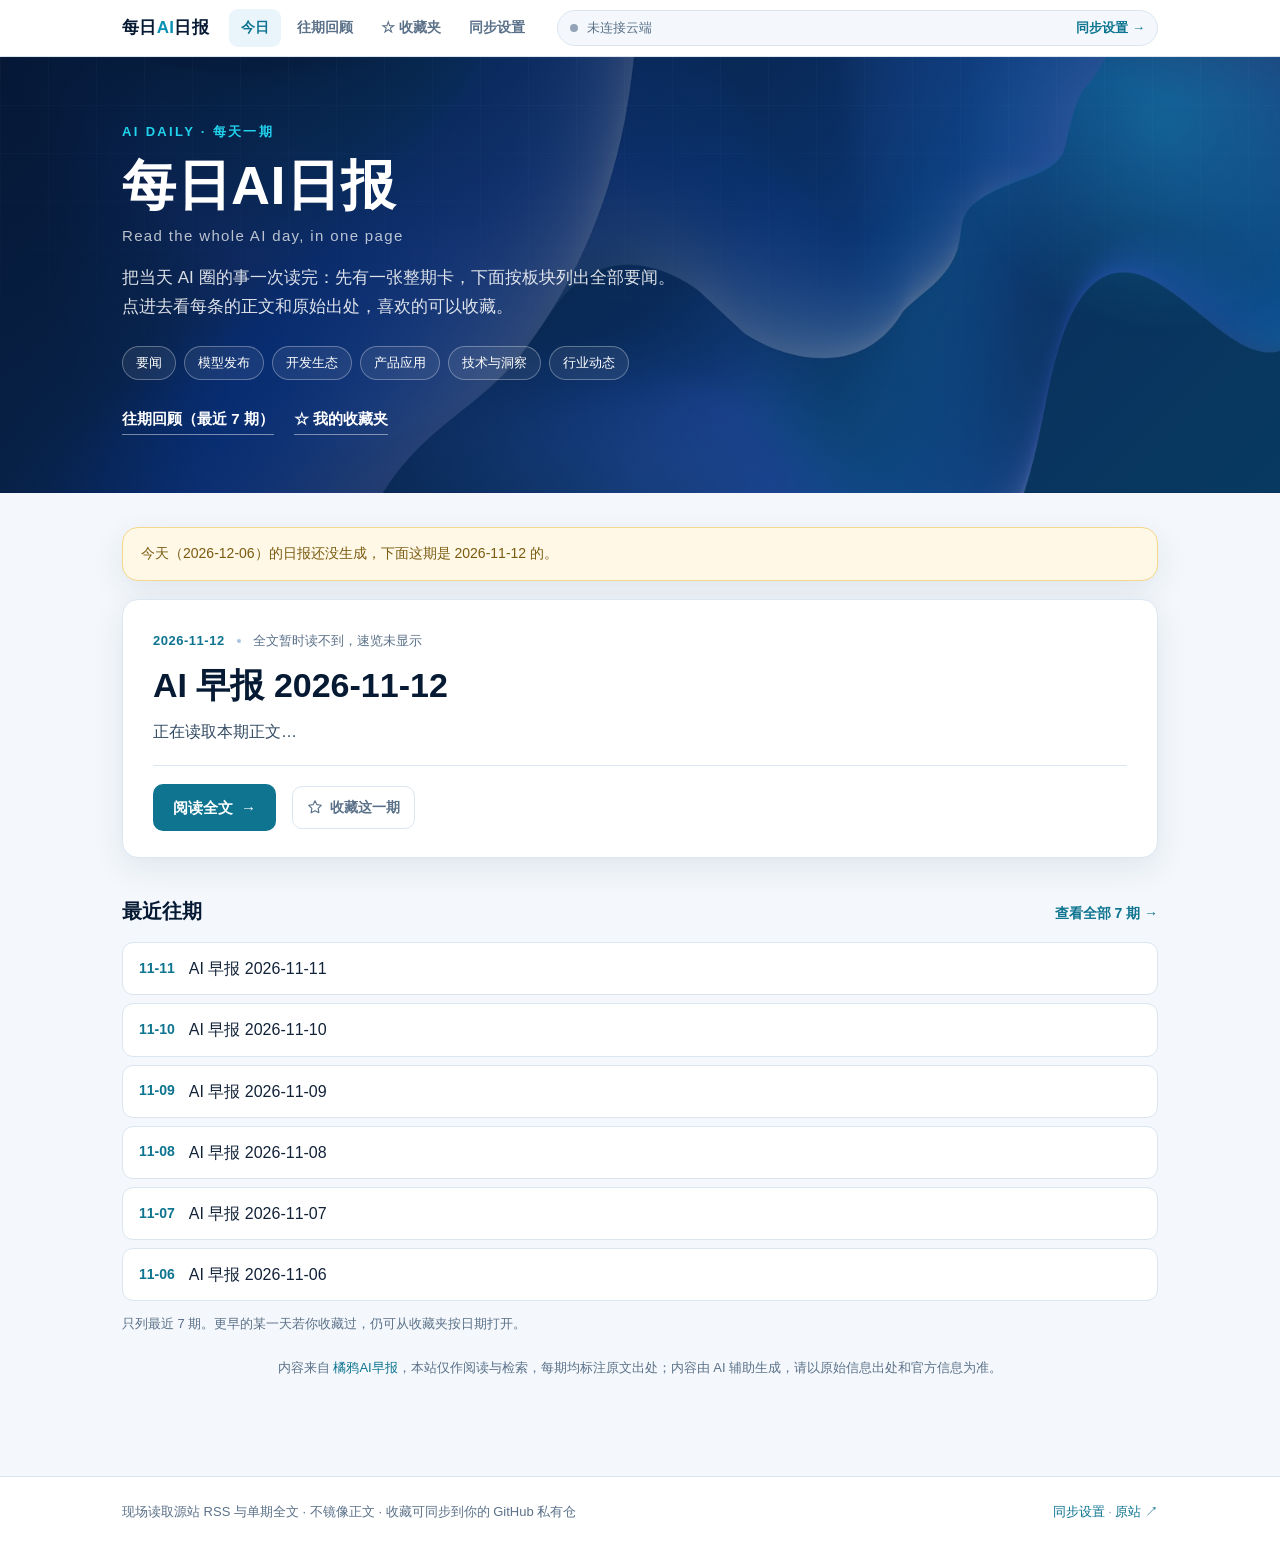
==== index.html @ fc315ef9 "feat: AI 日报站点上线（实时读 daily.juya.uk，仅引用不镜像全文）" ====
<!DOCTYPE html>
<html lang="zh-CN">
<head>
<meta charset="UTF-8">
<meta name="viewport" content="width=device-width, initial-scale=1">
<title>每日AI日报 · 一天一页，把 AI 圈的事读完</title>
<meta name="description" content="每天汇总 AI 圈要闻：模型发布、开发生态、产品应用、行业动态。可按板块速览、全文检索、收藏整期或单条新闻，收藏自动同步到你的私有仓。">
<meta name="theme-color" content="#061a33">
<link rel="canonical" href="https://kuangketongxue.github.io/ai-daily/">
<meta property="og:type" content="website">
<meta property="og:site_name" content="每日AI日报">
<meta property="og:title" content="每日AI日报 · 一天一页，把 AI 圈的事读完">
<meta property="og:description" content="模型发布 / 开发生态 / 产品应用 / 行业动态，一天一页读完。">
<meta property="og:url" content="https://kuangketongxue.github.io/ai-daily/">
<meta name="twitter:card" content="summary">
<link rel="icon" href="favicon.svg" type="image/svg+xml">
<link rel="manifest" href="manifest.webmanifest">
<link rel="stylesheet" href="style.css">
</head>
<body>
<header class="topbar">
  <div class="wrap topbar-in">
    <a class="brand" href="index.html">每日<span class="dot">AI</span>日报</a>
    <nav class="nav" aria-label="主导航">
      <a class="is-on" href="index.html">今日</a>
      <a href="archive.html">往期回顾</a>
      <a href="favorites.html">☆ 收藏夹</a>
      <a href="sync.html">同步设置</a>
    </nav>
    <div id="cloud-slot"></div>
  </div>
</header>

<section class="hero">
  <div class="wrap hero-in">
    <p class="hero-kicker">AI Daily · 每天一期</p>
    <h1 class="hero-title">每日AI日报<span class="en">Read the whole AI day, in one page</span></h1>
    <p class="hero-sub">把当天 AI 圈的事一次读完：先有一张整期卡，下面按板块列出全部要闻。<br class="br-wide">点进去看每条的正文和原始出处，喜欢的可以收藏。</p>
    <div class="hero-chips">
      <span class="hero-chip">要闻</span><span class="hero-chip">模型发布</span>
      <span class="hero-chip">开发生态</span><span class="hero-chip">产品应用</span>
      <span class="hero-chip">技术与洞察</span><span class="hero-chip">行业动态</span>
    </div>
    <div class="hero-fav">
      <a class="hero-fav-link" href="archive.html">往期回顾（最近 7 期）</a>
      <a class="hero-fav-link" href="favorites.html">☆ 我的收藏夹</a>
    </div>
  </div>
</section>

<main class="wrap">
  <div class="loading" id="loading" role="status">正在读取今天的日报<span class="dots"></span></div>
  <noscript><style>#loading{display:none}</style><p class="empty">本站需要启用 JavaScript 才能读取日报。</p></noscript>
  <div class="stale" id="stale" hidden></div>

  <article class="today" id="today" hidden>
    <div class="today-meta">
      <span class="issue-date" id="t-date"></span>
      <span class="issue-sep" aria-hidden="true"></span>
      <span id="t-count">正在统计</span>
    </div>
    <h2 class="today-title" id="t-title"></h2>
    <p class="today-oneliner" id="t-oneliner"></p>
    <div class="today-tags" id="t-tags"></div>
    <div class="today-actions">
      <a class="read-btn" id="t-link" href="article.html">阅读全文<span class="go" aria-hidden="true">→</span></a>
      <span id="t-fav"></span>
    </div>
  </article>

  <div class="empty" id="empty" hidden>
    <p class="big" aria-hidden="true">☁</p>
    <p>暂时读不到日报，源站可能还没更新或网络不稳。</p>
    <p class="empty-hint">稍后刷新重试；<a href="archive.html">到往期回顾</a>看最近 7 期。</p>
  </div>

  <div id="overview-slot"></div>

  <section class="recent" id="recent" hidden aria-labelledby="recent-heading">
    <div class="recent-head">
      <h2 class="recent-title" id="recent-heading">最近往期</h2>
      <a class="recent-all" id="recent-all" href="archive.html">查看全部 →</a>
    </div>
    <div class="recent-list" id="recent-list"></div>
    <p class="recent-note">只列最近 7 期。更早的某一天若你收藏过，仍可从收藏夹按日期打开。</p>
  </section>

  <p class="desc-note">内容来自 <a href="https://daily.juya.uk/" target="_blank" rel="noopener noreferrer">橘鸦AI早报</a>，本站仅作阅读与检索，每期均标注原文出处；内容由 AI 辅助生成，请以原始信息出处和官方信息为准。</p>
</main>

<footer class="foot">
  <div class="wrap foot-row">
    <p>现场读取源站 RSS 与单期全文 · 不镜像正文 · 收藏可同步到你的 GitHub 私有仓</p>
    <p class="credit"><a href="sync.html">同步设置</a> · <a href="https://daily.juya.uk/" target="_blank" rel="noopener noreferrer">原站 ↗</a></p>
  </div>
</footer>

<script src="data/dates.js"></script>
<script src="js/cloud-favorites.js"></script>
<script src="js/md.js"></script>
<script src="js/core.js"></script>
<script src="js/favorites.js"></script>
<script src="register-sw.js"></script>
<script>
(function () {
  'use strict';
  var $ = function (id) { return document.getElementById(id); };
  var FavUI = window.FavUI, D = window.AIData, M = window.IssueMD;

  if (FavUI) FavUI.mountStatusBar($('cloud-slot'));

  function show(id) {
    $('loading').hidden = true;
    $(id).hidden = false;
  }

  D.recent().then(function (list) {
    if (!list.length) { show('empty'); return; }
    var latest = list[0];

    $('t-date').textContent = latest.date;
    $('t-title').textContent = 'AI 早报 ' + latest.date;
    $('t-oneliner').textContent = latest.description || '正在读取本期正文…';
    $('t-link').href = 'article.html?d=' + encodeURIComponent(latest.date);
    if (FavUI) FavUI.mountIssueButton($('t-fav'), latest.date);

    // 不能把旧一期冒充成今天的
    var today = D.beijingToday();
    if (latest.date !== today) {
      $('stale').textContent = '今天（' + today + '）的日报还没生成，下面这期是 ' + latest.date + ' 的。';
      $('stale').hidden = false;
    }
    show('today');
    renderRecent(list.slice(1), list.length);

    return D.issue(latest.date).then(function (iss) {
      var tags = $('t-tags');
      tags.textContent = '';
      for (var i = 0; i < iss.sections.length; i++) {
        var s = document.createElement('span');
        s.className = 'tag';
        s.textContent = iss.sections[i].name;
        tags.appendChild(s);
      }
      $('t-count').textContent = M.itemCount(iss) + ' 条新闻 · ' + iss.sections.length + ' 个板块';
      $('overview-slot').innerHTML = M.renderOverview(iss);
    }).catch(function () {
      $('t-count').textContent = '全文暂时读不到，速览未显示';
    });
  }).catch(function () {
    $('loading').textContent = '日报读取失败，请检查网络后刷新重试。';
  });

  function renderRecent(past, total) {
    if (!past.length) return;
    var box = $('recent-list');
    box.textContent = '';
    past.forEach(function (p) {
      var a = document.createElement('a');
      a.className = 'recent-item';
      a.href = 'article.html?d=' + encodeURIComponent(p.date);
      var d = document.createElement('span');
      d.className = 'recent-date';
      d.textContent = p.date.slice(5);
      var n = document.createElement('span');
      n.className = 'recent-name';
      n.textContent = p.description || ('AI 早报 ' + p.date);
      a.append(d, n);
      box.appendChild(a);
    });
    $('recent-all').textContent = '查看全部 ' + total + ' 期 →';
    $('recent').hidden = false;
  }
})();
</script>
</body>
</html>
---- style.css ----
/* 每日AI日报 · 沿用万星日报骨架（大图首屏 + 卡片 + 四页），换深蓝/青色配色 */
:root{
  --navy:#061a33; --navy2:#0d3b66; --cyan:#22d3ee; --teal:#0891b2;
  --ink:#122238; --muted:#5b7189; --line:#dbe6f0; --bg:#f4f8fc;
  --card:#fff; --soft:#eaf4fb; --accent:#0e7490; --danger:#b42318;
  --shadow:0 10px 32px rgba(9,40,75,.09); --radius:16px;
  --wrap:1080px;
}
*{box-sizing:border-box}
html{scroll-behavior:smooth}
body{margin:0;background:var(--bg);color:var(--ink);
  font:16px/1.7 -apple-system,BlinkMacSystemFont,"Segoe UI","PingFang SC","Hiragino Sans GB","Microsoft YaHei",sans-serif;
  -webkit-font-smoothing:antialiased}
a{color:var(--accent);text-decoration:none}
a:hover{text-decoration:underline}
button,input,textarea{font:inherit}
button{cursor:pointer}
:focus-visible{outline:3px solid var(--cyan);outline-offset:2px}
.wrap{max-width:var(--wrap);margin:0 auto;padding:0 22px}
[hidden]{display:none!important}

/* ---------- 顶栏 + 云端状态 ---------- */
.topbar{background:#fff;border-bottom:1px solid var(--line);position:sticky;top:0;z-index:30}
.topbar-in{display:flex;align-items:center;gap:20px;min-height:56px;flex-wrap:wrap}
.brand{font-weight:800;font-size:17px;color:var(--navy);letter-spacing:.02em;white-space:nowrap}
.brand .dot{color:var(--teal)}
.nav{display:flex;gap:4px;flex-wrap:wrap;margin-left:auto}
.nav a{padding:7px 12px;border-radius:9px;color:var(--muted);font-size:14px;font-weight:600}
.nav a:hover,.nav a.is-on{background:var(--soft);color:var(--accent);text-decoration:none}
.cloud-bar{display:flex;align-items:center;gap:9px;flex:1 1 260px;min-width:0;
  font-size:13px;color:var(--muted);padding:6px 12px;border-radius:999px;background:var(--bg);border:1px solid var(--line)}
.cloud-dot{width:8px;height:8px;border-radius:50%;background:#94a3b8;flex:none}
.cloud-bar.is-ok .cloud-dot{background:#12b76a}
.cloud-bar.is-busy .cloud-dot{background:#f79009;animation:pulse 1s infinite}
.cloud-bar.is-bad .cloud-dot{background:#f04438}
.cloud-msg{overflow:hidden;text-overflow:ellipsis;white-space:nowrap}
.cloud-link{margin-left:auto;white-space:nowrap;font-weight:600}
@keyframes pulse{50%{opacity:.35}}

/* ---------- 首屏 ---------- */
.hero{position:relative;overflow:hidden;color:#fff;
  /* 背景图是本地文件（Unsplash License 免费可商用），叠深蓝遮罩保证白字可读；
     图加载失败时最后一层渐变兜底，不会出现空白首屏。 */
  background-image:
    linear-gradient(135deg,rgba(6,26,51,.88) 0%,rgba(13,59,102,.74) 55%,rgba(11,85,115,.68) 100%),
    url('img/hero-ai.jpg'),
    radial-gradient(900px 420px at 78% -10%,rgba(34,211,238,.28),transparent 65%),
    linear-gradient(135deg,var(--navy) 0%,var(--navy2) 58%,#0b5573 100%);
  background-size:cover;
  background-position:center;
  background-repeat:no-repeat}
.hero:before{content:"";position:absolute;inset:0;opacity:.16;
  background-image:linear-gradient(rgba(255,255,255,.14) 1px,transparent 1px),
                   linear-gradient(90deg,rgba(255,255,255,.14) 1px,transparent 1px);
  background-size:48px 48px;mask-image:linear-gradient(to bottom,#000,transparent 85%)}
.hero:after{content:"";position:absolute;width:420px;height:420px;right:-90px;top:-140px;border-radius:50%;
  background:radial-gradient(circle,rgba(34,211,238,.22),transparent 70%);filter:blur(6px)}
.hero-in{position:relative;padding:64px 22px 58px;z-index:1}
.hero-kicker{margin:0 0 12px;font-size:13px;letter-spacing:.18em;text-transform:uppercase;color:var(--cyan);font-weight:700}
.hero-title{margin:0;font-size:clamp(34px,5vw,54px);line-height:1.12;letter-spacing:.01em;font-weight:800}
.hero-title .en{display:block;font-size:15px;font-weight:500;letter-spacing:.09em;color:rgba(255,255,255,.72);margin-top:12px}
.hero-sub{margin:20px 0 0;max-width:640px;font-size:17px;color:rgba(255,255,255,.86)}
.hero-chips{display:flex;gap:8px;flex-wrap:wrap;margin-top:24px}
.hero-chip{padding:5px 13px;border:1px solid rgba(255,255,255,.3);border-radius:999px;font-size:13px;background:rgba(255,255,255,.07)}
.hero-fav{display:flex;gap:20px;margin-top:26px;flex-wrap:wrap}
.hero-fav-link{color:#fff;font-weight:700;font-size:15px;border-bottom:1px solid rgba(255,255,255,.45);padding-bottom:2px}
.hero-fav-link:hover{text-decoration:none;border-color:var(--cyan);color:var(--cyan)}

/* ---------- 通用块 ---------- */
main.wrap{padding-top:34px;padding-bottom:56px;min-height:52vh}
.loading,.empty,.stale{background:var(--card);border:1px solid var(--line);border-radius:var(--radius);
  padding:30px;text-align:center;box-shadow:var(--shadow);color:var(--muted)}
.loading .dots:after,.dots:after{content:"…";animation:dots 1.4s steps(4,end) infinite}
@keyframes dots{0%{content:""}25%{content:"."}50%{content:".."}75%{content:"..."}}
.empty .big{font-size:44px;color:#a9c4da;margin:0 0 6px}
.empty-hint{font-size:14px;color:var(--muted);margin:6px 0}
.stale{background:#fff8e6;border-color:#f5d78a;color:#7a5b10;text-align:left;padding:14px 18px;margin-bottom:18px;font-size:14px}
.desc-note{font-size:13px;color:var(--muted);margin:22px 0 0;text-align:center}
.tag{display:inline-block;padding:3px 10px;border-radius:999px;background:var(--soft);color:var(--accent);
  font-size:12px;font-weight:700;margin:0 6px 6px 0;border:1px solid #cfe7f2}
.read-btn{display:inline-flex;align-items:center;gap:8px;background:var(--accent);color:#fff;
  padding:11px 20px;border-radius:10px;font-weight:700;border:0;font-size:15px}
.read-btn:hover{background:#0c5f76;color:#fff;text-decoration:none}
.read-btn.ghost{background:#fff;color:var(--accent);border:1px solid var(--line)}
.go{font-weight:800}
.section-title{font-size:20px;margin:38px 0 16px;color:var(--navy);font-weight:800}

/* ---------- 今日整期卡 ---------- */
.today{background:var(--card);border:1px solid var(--line);border-radius:var(--radius);
  box-shadow:var(--shadow);padding:30px 30px 26px}
.today-meta{display:flex;align-items:center;gap:12px;font-size:13px;color:var(--muted);flex-wrap:wrap}
.issue-date{font-weight:800;color:var(--accent);letter-spacing:.04em}
.issue-sep{width:4px;height:4px;border-radius:50%;background:#a9c4da}
.today-title{font-size:clamp(24px,3.4vw,34px);line-height:1.28;margin:12px 0 10px;color:var(--navy);font-weight:800}
.today-oneliner{margin:0 0 14px;font-size:16px;color:#334b63;line-height:1.85}
.today-tags{margin:0 0 18px}
.today-actions{display:flex;align-items:center;gap:16px;flex-wrap:wrap;padding-top:18px;border-top:1px solid var(--line)}

/* ---------- 收藏按钮 / 提示 ---------- */
.fav-btn{display:inline-flex;align-items:center;gap:7px;background:#fff;border:1px solid var(--line);
  color:var(--muted);padding:9px 14px;border-radius:10px;font-size:14px;font-weight:700}
.fav-btn:hover{border-color:var(--teal);color:var(--accent)}
.fav-btn.is-on{background:#ecfbff;border-color:#8fdff0;color:#0b6b86}
.news-fav{margin:2px 0 8px}
.news-fav .fav-btn{padding:5px 10px;font-size:12px}
.fav-toast{position:fixed;left:50%;bottom:28px;transform:translate(-50%,20px);background:var(--navy);color:#fff;
  padding:11px 20px;border-radius:999px;font-size:14px;opacity:0;pointer-events:none;transition:.25s;z-index:80}
.fav-toast.is-on{opacity:1;transform:translate(-50%,0)}

/* ---------- 今日速览 ---------- */
.ov{margin-top:34px;background:var(--card);border:1px solid var(--line);border-radius:var(--radius);
  padding:26px 28px;box-shadow:var(--shadow)}
.ov-title{margin:0 0 18px;font-size:20px;color:var(--navy);font-weight:800}
.ov-group{margin-bottom:20px}
.ov-group-title{font-size:15px;margin:0 0 9px;color:var(--accent);display:flex;align-items:center;gap:10px;font-weight:800}
.ov-n{font-size:12px;font-weight:600;color:var(--muted);background:var(--bg);padding:2px 9px;border-radius:999px}
.ov-list{list-style:none;margin:0;padding:0;display:grid;grid-template-columns:repeat(auto-fill,minmax(320px,1fr));gap:6px 18px}
.ov-item{padding:6px 0 6px 16px;position:relative;font-size:14.5px;line-height:1.6;border-bottom:1px dashed #e7eef5}
.ov-item:before{content:"";position:absolute;left:0;top:14px;width:6px;height:6px;border-radius:50%;background:var(--cyan)}
.ov-item a{color:var(--ink)}
.ov-src{font-size:12px;margin-left:5px;color:var(--teal)}

/* ---------- 最近往期 ---------- */
.recent{margin-top:36px}
.recent-head{display:flex;align-items:baseline;gap:16px;margin-bottom:14px}
.recent-title{font-size:20px;margin:0;color:var(--navy);font-weight:800}
.recent-all{margin-left:auto;font-size:14px;font-weight:700}
.recent-list{display:grid;gap:8px}
.recent-item{display:flex;align-items:center;gap:14px;background:#fff;border:1px solid var(--line);
  border-radius:11px;padding:12px 16px;color:var(--ink)}
.recent-item:hover{border-color:var(--teal);text-decoration:none;background:#f9fdff}
.recent-date{font-variant-numeric:tabular-nums;color:var(--accent);font-weight:800;font-size:14px}
.recent-name{flex:1;overflow:hidden;text-overflow:ellipsis;white-space:nowrap}
.recent-note{font-size:13px;color:var(--muted);margin-top:12px}

/* ---------- 文章页 ---------- */
.a-cover{margin:0 0 22px}
.a-cover img{width:100%;max-height:380px;object-fit:cover;border-radius:var(--radius);display:block;box-shadow:var(--shadow)}
.a-head h1,.a-title{font-size:clamp(26px,3.6vw,38px);line-height:1.25;margin:8px 0 12px;color:var(--navy);font-weight:800}
.a-date{font-size:13px;color:var(--accent);font-weight:800;letter-spacing:.06em;margin:0}
.a-videos,.a-origin{font-size:14px;color:var(--muted);margin:8px 0}
.a-origin{font-size:13px}
.a-head{margin-bottom:20px}
.toc{background:#fff;border:1px solid var(--line);border-radius:var(--radius);padding:18px 22px;margin:0 0 28px}
.toc-title{font-size:14px;font-weight:800;color:var(--navy);margin:0 0 10px}
.toc-list{list-style:none;margin:0;padding:0;display:flex;gap:8px;flex-wrap:wrap}
.toc-list a{display:inline-flex;gap:8px;align-items:center;background:var(--soft);color:var(--accent);
  border-radius:999px;padding:6px 14px;font-size:13px;font-weight:700}
.toc-n{font-size:11px;color:var(--muted)}
.a-sec{margin:34px 0}
.a-sec-title{font-size:23px;color:var(--navy);font-weight:800;border-left:4px solid var(--cyan);padding-left:12px;margin:0 0 18px}
.news{background:#fff;border:1px solid var(--line);border-radius:14px;padding:22px 24px;margin:0 0 16px;scroll-margin-top:80px}
.news:target{border-color:var(--teal);box-shadow:0 0 0 3px rgba(34,211,238,.22)}
.news-head{display:flex;gap:12px;align-items:baseline}
.news-num{font-size:13px;font-weight:800;color:var(--teal);font-variant-numeric:tabular-nums}
.news-title{font-size:19px;line-height:1.45;margin:0;color:var(--navy);font-weight:800}
.news-title a{color:inherit}
.news-lead{background:var(--soft);border-left:3px solid var(--cyan);padding:12px 15px;border-radius:0 8px 8px 0;
  margin:14px 0;font-size:15px;color:#2c475e}
.news-body p{margin:10px 0;font-size:15.5px;line-height:1.85}
.news-body strong{color:var(--navy)}
.ic{background:#eef4f9;padding:1px 5px;border-radius:4px;font-size:.92em}
.a-list{margin:10px 0;padding-left:22px}
.a-list li{margin:5px 0}
.a-fig{margin:16px 0;text-align:center}
.a-fig img{max-width:100%;border-radius:10px}
.news-sources{margin-top:16px;padding-top:14px;border-top:1px dashed var(--line);font-size:13px;color:var(--muted)}
.news-sources>span{font-weight:800;color:var(--accent);display:block;margin-bottom:6px}
.news-sources ul{list-style:none;margin:0;padding:0;display:grid;gap:4px}
.news-sources a{word-break:break-all}
.src-link{word-break:break-word}
.a-disclaimer{margin:34px 0 0;font-size:13px;color:var(--muted);background:#fff8e6;border:1px solid #f5d78a;
  border-radius:10px;padding:12px 16px}
.a-nav{display:flex;gap:12px;justify-content:space-between;margin:34px 0 0;flex-wrap:wrap}
.a-nav a{background:#fff;border:1px solid var(--line);border-radius:10px;padding:10px 16px;font-weight:700;font-size:14px}

/* ---------- 往期回顾 ---------- */
.arc-tools{background:#fff;border:1px solid var(--line);border-radius:var(--radius);padding:20px 22px;margin-bottom:22px}
.arc-q{width:100%;padding:12px 15px;border:1px solid var(--line);border-radius:10px;background:var(--bg);
  font-size:15px;color:var(--ink)}
.arc-q:focus{border-color:var(--teal);background:#fff;outline:none;box-shadow:0 0 0 3px rgba(34,211,238,.18)}
.arc-chips{display:flex;gap:8px;flex-wrap:wrap;margin-top:14px}
.arc-chip{background:#fff;border:1px solid var(--line);border-radius:999px;padding:6px 13px;font-size:13px;color:var(--muted)}
.arc-chip.is-on{background:var(--accent);border-color:var(--accent);color:#fff}
.arc-chip-n{opacity:.72;margin-left:6px;font-size:11px}
.arc-count{font-size:14px;color:var(--muted);margin:16px 0}
.arc-month{margin:26px 0}
.arc-month-title{font-size:19px;color:var(--navy);font-weight:800;margin:0 0 12px}
.arc-month-n{font-size:12px;color:var(--muted);font-weight:600;margin-left:10px}
.arc-list{display:grid;grid-template-columns:repeat(auto-fill,minmax(300px,1fr));gap:12px}
.arc-item{background:#fff;border:1px solid var(--line);border-radius:13px;padding:18px 20px}
.arc-item:hover{border-color:var(--teal)}
.arc-date{font-weight:800;color:var(--accent);font-size:14px}
.arc-title{font-size:17px;margin:8px 0;color:var(--navy)}
.arc-one{font-size:14px;color:var(--muted);margin:0 0 12px;display:-webkit-box;-webkit-line-clamp:3;-webkit-box-orient:vertical;overflow:hidden}
.arc-go{font-size:14px;font-weight:700}
.arc-reset{background:var(--accent);color:#fff;border:0;border-radius:9px;padding:9px 16px;font-weight:700}
.hit-list{display:grid;gap:10px;margin:0 0 26px}
.hit{background:#fff;border:1px solid var(--line);border-left:3px solid var(--cyan);border-radius:10px;padding:14px 18px}
.hit-top{font-size:12px;color:var(--muted);display:flex;gap:10px}
.hit-title{font-size:16px;font-weight:800;color:var(--navy);margin:4px 0}
.hit-snip{font-size:13.5px;color:var(--muted);margin:4px 0 0}
.arc-progress{font-size:13px;color:var(--muted);margin:10px 0}

/* ---------- 收藏夹 / 同步设置 ---------- */
.page-head{margin:0 0 6px;font-size:clamp(26px,3.6vw,36px);color:var(--navy);font-weight:800}
.page-sub{color:var(--muted);margin:0 0 24px;font-size:15px}
.fav-count{font-size:14px;color:var(--muted);margin:0 0 14px}
.fav-list{display:grid;gap:12px}
.fav-item{background:#fff;border:1px solid var(--line);border-radius:13px;padding:18px 20px}
.fav-head{display:flex;gap:18px;justify-content:space-between;align-items:flex-start;flex-wrap:wrap}
.fav-date{font-size:13px;color:var(--accent);font-weight:800;margin:0 0 4px}
.fav-title{font-size:18px;color:var(--navy);margin:0}
.fav-one{font-size:14px;color:var(--muted);margin:8px 0 0}
.fav-actions{display:flex;gap:10px;align-items:center;flex-wrap:wrap}
.fav-goto,.fav-drop{font-size:13px;font-weight:700;padding:7px 12px;border-radius:8px;border:1px solid var(--line);background:#fff;color:var(--accent)}
.fav-drop{color:var(--danger)}
.fav-sync{background:#fff;border:1px solid var(--line);border-radius:var(--radius);padding:18px 20px;margin-bottom:22px}
.fav-sync-btn{margin-right:10px}
.fav-sync-body{margin-top:14px}
.fav-sync-title{font-size:14px;color:var(--muted);margin:0 0 10px}
.fav-sync-box{width:100%;padding:10px 12px;border:1px solid var(--line);border-radius:9px;
  font-family:ui-monospace,Consolas,monospace;font-size:13px;resize:vertical}
.fav-sync-err{color:var(--danger);font-size:14px;margin:8px 0 0}
.form-msg{font-size:14px;color:var(--muted);margin:10px 0 0;min-height:20px}
.form-msg.is-err{color:var(--danger)}
.card{background:#fff;border:1px solid var(--line);border-radius:var(--radius);padding:24px 26px;margin:0 0 20px;box-shadow:var(--shadow)}
.card h2{font-size:19px;color:var(--navy);margin:0 0 12px;font-weight:800}
.card p{font-size:14.5px;color:#334b63;margin:8px 0}
.card ol,.card ul{padding-left:22px;font-size:14.5px;color:#334b63}
.card li{margin:6px 0}
.sync-state{display:flex;flex-direction:column;gap:3px;border-radius:11px;padding:14px 18px;background:var(--bg);margin:0 0 16px;font-size:14px}
.sync-state strong{color:var(--navy)}
.sync-state.is-ok{background:#ecfdf3}.sync-state.is-ok strong{color:#067647}
.sync-state.is-bad{background:#fef3f2}.sync-state.is-bad strong{color:var(--danger)}
.sync-state.is-busy{background:#fffaeb}
.sync-meta{font-size:12px;color:var(--muted)}
.token-state{font-size:14px;color:var(--muted);margin:0 0 12px}
.token-state.is-on{color:#067647;font-weight:700}
.token-input{width:100%;padding:11px 14px;border:1px solid var(--line);border-radius:9px;
  font-family:ui-monospace,Consolas,monospace;font-size:14px}
.btn-row{display:flex;gap:10px;flex-wrap:wrap;margin-top:12px}
.btn{background:var(--accent);color:#fff;border:0;border-radius:9px;padding:10px 17px;font-weight:700;font-size:14px}
.btn:hover{background:#0c5f76}
.btn.ghost{background:#fff;color:var(--accent);border:1px solid var(--line)}
.btn.danger{background:#fff;color:var(--danger);border:1px solid #f3b7b2}
.btn:disabled{opacity:.45;cursor:not-allowed}
.callout{background:#fff8e6;border:1px solid #f5d78a;border-radius:10px;padding:14px 18px;font-size:14px;color:#7a5b10}
.callout strong{color:#6b4d05}
code.inline{background:#eef4f9;padding:1px 6px;border-radius:4px;font-size:.92em}

/* ---------- 页脚 ---------- */
.foot{border-top:1px solid var(--line);background:#fff;margin-top:40px;padding:24px 0;font-size:13px;color:var(--muted)}
.foot-row{display:flex;gap:16px;justify-content:space-between;flex-wrap:wrap}
.foot p{margin:0}
.credit{color:#8aa1b6}

@media(max-width:780px){
  .hero-in{padding:44px 20px 40px}
  .today,.ov,.card{padding:20px 18px}
  .ov-list{grid-template-columns:1fr}
  .arc-list{grid-template-columns:1fr}
  .topbar-in{gap:8px;padding-top:8px;padding-bottom:8px}
  .cloud-bar{order:3;flex-basis:100%}
  .nav{margin-left:0}
  .news{padding:18px 16px}
  .foot-row{flex-direction:column}
}
@media(prefers-reduced-motion:reduce){
  html{scroll-behavior:auto}
  *,*:before,*:after{animation-duration:.01ms!important;transition-duration:.01ms!important}
}
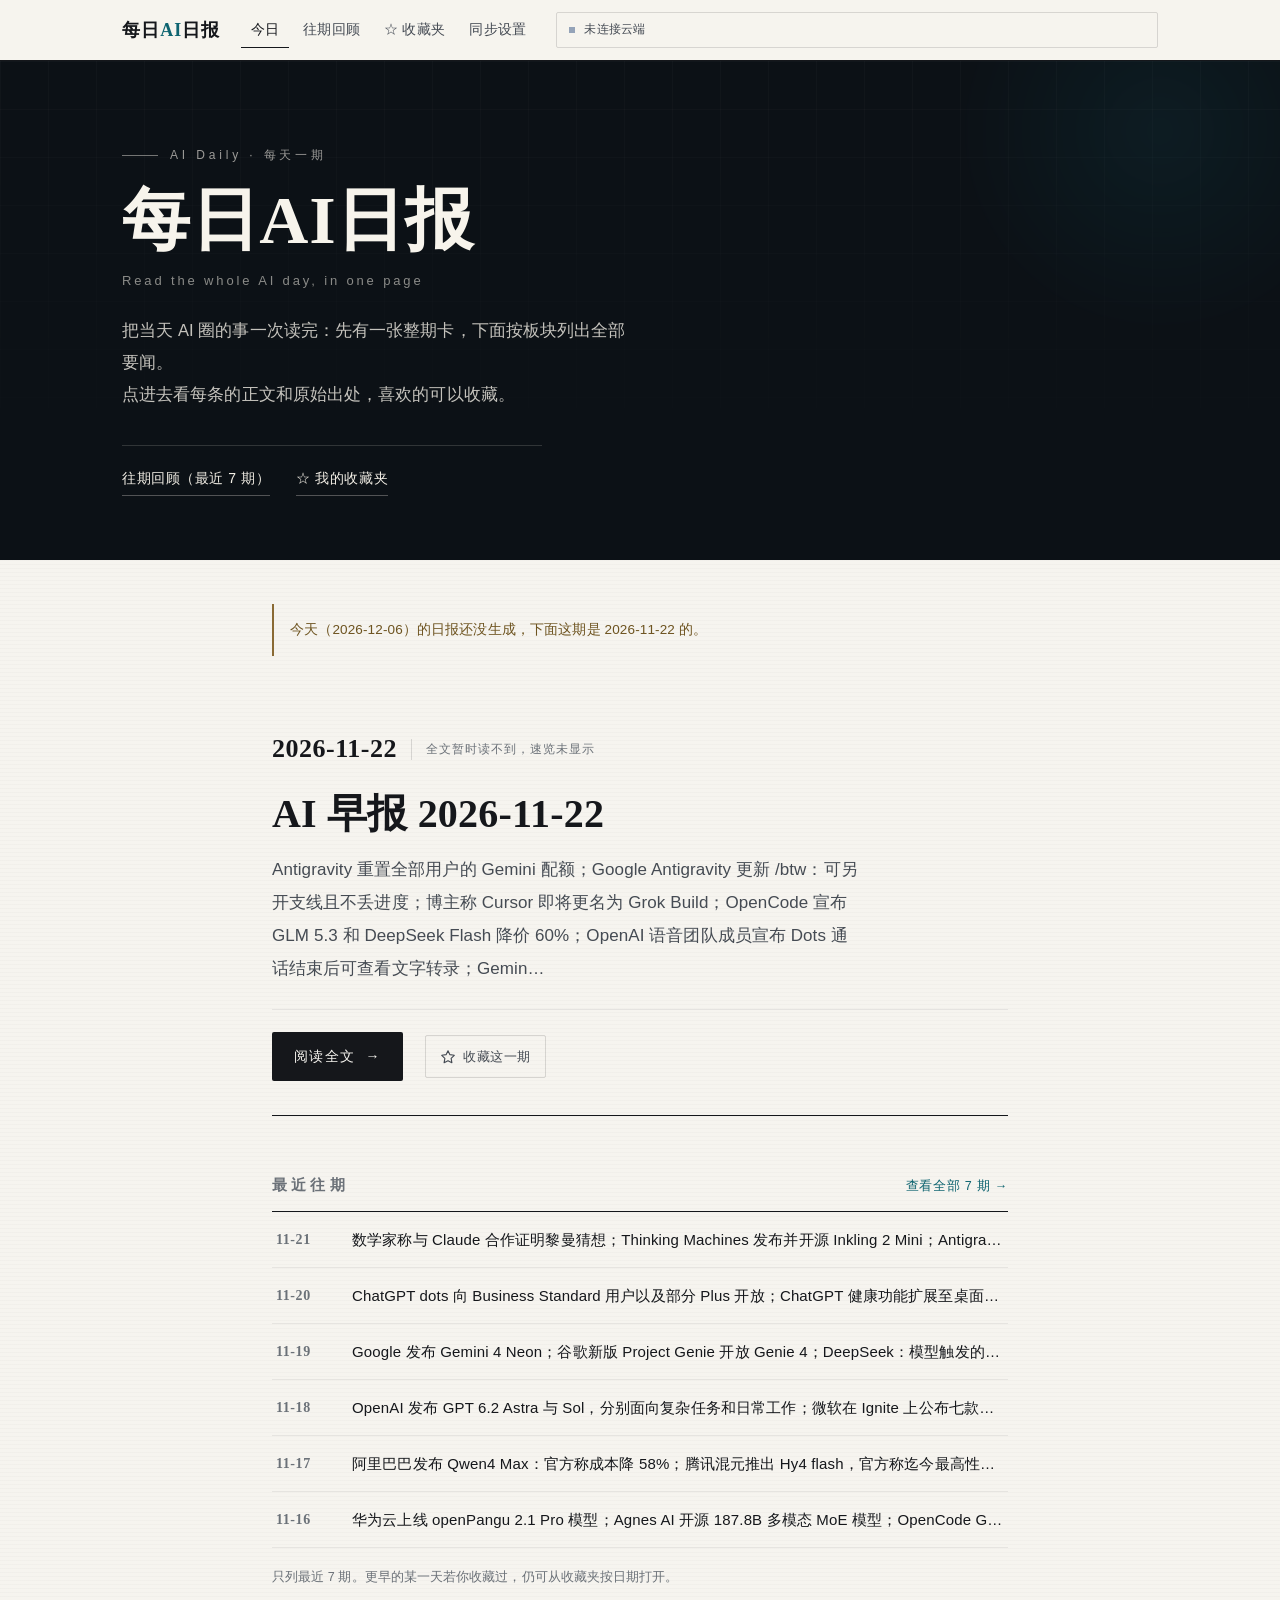
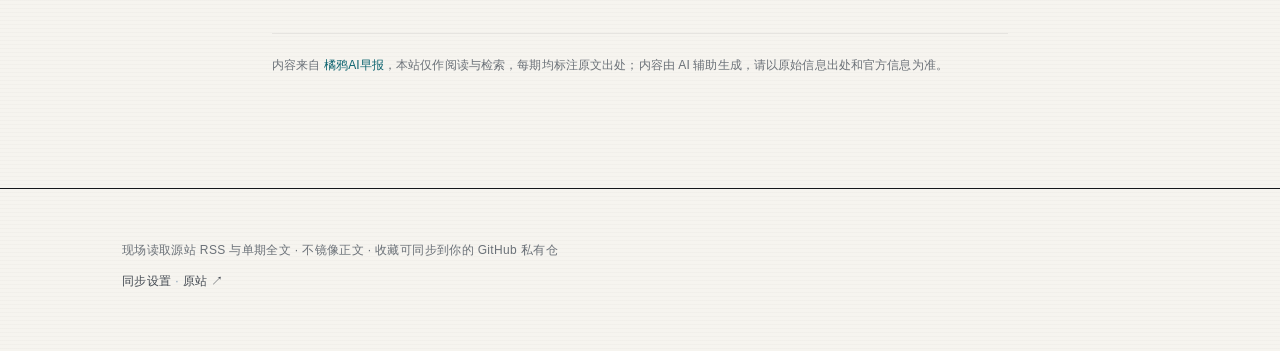
==== commit c8816d71: "修复首页白屏与索引停更；移动端往期列表溢出；改刊物版面 - 首屏改读同域 data/latest.json（约 3KB），不再等源站 400KB+ RSS；   源站若有更新的一期，recentFas" ====
--- a/index.html
+++ b/index.html
@@ -36,11 +36,6 @@
     <p class="hero-kicker">AI Daily · 每天一期</p>
     <h1 class="hero-title">每日AI日报<span class="en">Read the whole AI day, in one page</span></h1>
     <p class="hero-sub">把当天 AI 圈的事一次读完：先有一张整期卡，下面按板块列出全部要闻。<br class="br-wide">点进去看每条的正文和原始出处，喜欢的可以收藏。</p>
-    <div class="hero-chips">
-      <span class="hero-chip">要闻</span><span class="hero-chip">模型发布</span>
-      <span class="hero-chip">开发生态</span><span class="hero-chip">产品应用</span>
-      <span class="hero-chip">技术与洞察</span><span class="hero-chip">行业动态</span>
-    </div>
     <div class="hero-fav">
       <a class="hero-fav-link" href="archive.html">往期回顾（最近 7 期）</a>
       <a class="hero-fav-link" href="favorites.html">☆ 我的收藏夹</a>
@@ -114,7 +109,7 @@
     $(id).hidden = false;
   }
 
-  D.recent().then(function (list) {
+  function paint(list) {
     if (!list.length) { show('empty'); return; }
     var latest = list[0];
 
@@ -147,7 +142,12 @@
     }).catch(function () {
       $('t-count').textContent = '全文暂时读不到，速览未显示';
     });
-  }).catch(function () {
+  }
+
+  // 源站若有更新的一期，recentFast 会回调这里重绘（首屏已经用本地轻量索引先出来了）
+  D.onUpdate = function (fresh) { paint(fresh); };
+
+  D.recentFast().then(paint).catch(function () {
     $('loading').textContent = '日报读取失败，请检查网络后刷新重试。';
   });
 
--- a/style.css
+++ b/style.css
@@ -127,10 +127,12 @@
 .recent-all{margin-left:auto;font-size:14px;font-weight:700}
 .recent-list{display:grid;gap:8px}
 .recent-item{display:flex;align-items:center;gap:14px;background:#fff;border:1px solid var(--line);
-  border-radius:11px;padding:12px 16px;color:var(--ink)}
+  border-radius:11px;padding:12px 16px;color:var(--ink);
+  /* grid 子项默认 min-width:auto，长标题会把整页撑出视口（实测 390px 屏被撑到 2224px） */
+  min-width:0}
 .recent-item:hover{border-color:var(--teal);text-decoration:none;background:#f9fdff}
 .recent-date{font-variant-numeric:tabular-nums;color:var(--accent);font-weight:800;font-size:14px}
-.recent-name{flex:1;overflow:hidden;text-overflow:ellipsis;white-space:nowrap}
+.recent-name{flex:1;min-width:0;overflow:hidden;text-overflow:ellipsis;white-space:nowrap}
 .recent-note{font-size:13px;color:var(--muted);margin-top:12px}
 
 /* ---------- 文章页 ---------- */
@@ -270,3 +272,173 @@
   html{scroll-behavior:auto}
   *,*:before,*:after{animation-duration:.01ms!important;transition-duration:.01ms!important}
 }
+
+/* ==========================================================
+   2026-11-22 视觉升级 · 夜班通讯
+   ----------------------------------------------------------
+   改成刊物版面：新闻纸底色、衬线标题、极细分隔线、单一强调色。
+   去掉「白卡片 + 圆角 + 柔阴影」那一层模板感 —— 靠版式与留白分层，
+   不靠装饰分层。所有改动都在本段，删掉本段即回到旧视觉，便于回滚。
+   ========================================================== */
+:root{
+  --paper:#f6f4ef; --paper-2:#efece3; --card:#faf8f3;
+  --ink:#15171b; --ink-2:#454b53; --ink-3:#6b7178;
+  --line:rgba(21,23,27,.14); --line-2:rgba(21,23,27,.07);
+  --navy:#15171b; --navy2:#22303a; --bg:#f6f4ef;
+  --accent:#0e6470; --accent-d:#0a4b54; --teal:#0e6470; --cyan:#0e6470;
+  --muted:#6b7178; --soft:#eae5d9;
+  --gold:#8a6a34;
+  --shadow:none; --radius:2px;
+  --serif:"Source Han Serif SC","Noto Serif SC","Songti SC","STSong",Georgia,"Times New Roman",serif;
+  --sans:"PingFang SC","HarmonyOS Sans SC","Microsoft YaHei","Segoe UI",sans-serif;
+}
+
+body{
+  background:var(--paper);
+  color:var(--ink);
+  font-family:var(--sans);
+  font-size:16px; line-height:1.8;
+  letter-spacing:.005em;
+  /* 极淡的纸纹：横向 3px 一条 2% 的墨色，像凸版纸的纤维倾向 */
+  background-image:repeating-linear-gradient(180deg,rgba(21,23,27,.018) 0 1px,transparent 1px 4px);
+}
+
+/* ---- 顶栏：纸色 + 一条墨线，不做悬浮阴影 ---- */
+.topbar{background:rgba(246,244,239,.94);border-bottom:1px solid var(--ink);backdrop-filter:blur(8px)}
+.topbar-in{min-height:60px}
+.brand{font-family:var(--serif);font-weight:600;font-size:18px;letter-spacing:.06em;color:var(--ink)}
+.brand .dot{color:var(--accent)}
+.nav a{font-weight:500;font-size:13.5px;color:var(--ink-2);border-radius:0;padding:6px 10px;letter-spacing:.02em}
+.nav a:hover,.nav a.is-on{background:transparent;color:var(--ink);text-decoration:none;box-shadow:inset 0 -1px 0 var(--ink)}
+.cloud-bar{background:transparent;border:1px solid var(--line);border-radius:2px;font-size:12px;
+  letter-spacing:.02em;color:var(--ink-2)}
+.cloud-dot{border-radius:0;width:6px;height:6px}
+.cloud-link{color:var(--accent)}
+
+/* ---- 首屏：深墨 + 青色微光，标题交给衬线 ---- */
+.hero{color:#f3efe6;background:#0c1116}
+.hero:after{opacity:.28;filter:blur(10px)}
+.hero-in{padding:76px 22px 64px}
+.hero-kicker{
+  font-family:var(--sans);font-size:12px;font-weight:500;letter-spacing:.32em;
+  text-transform:none;color:rgba(243,239,230,.62);margin-bottom:18px;
+  display:inline-flex;align-items:center;gap:12px}
+.hero-kicker:before{content:"";width:36px;height:1px;background:rgba(243,239,230,.45)}
+.hero-title{font-family:var(--serif);font-weight:600;font-size:clamp(40px,6.2vw,68px);
+  line-height:1.06;letter-spacing:.01em;color:#f7f4ec}
+.hero-title .en{font-family:var(--sans);font-size:13px;font-weight:400;letter-spacing:.22em;
+  text-transform:none;color:rgba(243,239,230,.55);margin-top:18px}
+.hero-sub{font-size:16.5px;line-height:1.95;color:rgba(243,239,230,.8);max-width:600px;margin-top:22px}
+.hero-chips{gap:0;margin-top:28px;border-top:1px solid rgba(243,239,230,.16);padding-top:18px}
+.hero-chip{border:0;border-radius:0;background:transparent;padding:0 20px 0 0;
+  font-size:13px;letter-spacing:.06em;color:rgba(243,239,230,.68)}
+.hero-fav{margin-top:30px;gap:26px}
+.hero-fav-link{font-weight:500;font-size:14px;letter-spacing:.04em;border-bottom:1px solid rgba(243,239,230,.3);
+  padding-bottom:4px;color:#f3efe6}
+.hero-fav-link:hover{border-color:#7fc6cf;color:#a9dde3}
+
+/* ---- 今日整期：头版，不是卡片 ---- */
+main.wrap{padding-top:0;padding-bottom:72px;max-width:780px}
+.today{
+  background:transparent;border:0;border-radius:0;box-shadow:none;
+  padding:52px 0 34px;border-bottom:1px solid var(--ink);
+  animation:issueIn .55s cubic-bezier(.22,.7,.3,1) both;
+}
+@keyframes issueIn{from{opacity:0;transform:translateY(10px)}to{opacity:1;transform:none}}
+.today-meta{gap:0;font-size:12px;letter-spacing:.16em;color:var(--ink-3)}
+.issue-date{font-family:var(--serif);font-weight:600;font-size:26px;letter-spacing:.02em;color:var(--ink);
+  font-variant-numeric:lining-nums tabular-nums}
+.issue-sep{display:none}
+.today-meta #t-count{margin-left:14px;padding-left:14px;border-left:1px solid var(--line);letter-spacing:.08em}
+.today-title{font-family:var(--serif);font-weight:600;font-size:clamp(27px,4.2vw,40px);
+  line-height:1.24;letter-spacing:.005em;color:var(--ink);margin:16px 0 14px}
+.today-oneliner{font-size:17px;line-height:1.95;color:var(--ink-2);margin:0 0 22px;max-width:62ch}
+.today-tags{margin-bottom:24px}
+.today-actions{border-top:1px solid var(--line-2);padding-top:22px;gap:22px}
+
+/* 标签：细框小字，不用胶囊 */
+.tag{background:transparent;border:1px solid var(--line);border-radius:2px;
+  color:var(--ink-2);font-size:11.5px;font-weight:500;letter-spacing:.08em;padding:3px 9px}
+
+/* 主按钮：墨底、直角、字距 */
+.read-btn{background:var(--ink);color:var(--paper);border-radius:2px;
+  padding:12px 22px;font-size:14px;font-weight:500;letter-spacing:.1em}
+.read-btn:hover{background:#000;color:var(--paper)}
+.read-btn .go{font-weight:400;margin-left:2px}
+.fav-btn{background:transparent;border:1px solid var(--line);border-radius:2px;
+  color:var(--ink-2);font-size:13px;font-weight:500;letter-spacing:.04em}
+.fav-btn:hover{border-color:var(--ink);color:var(--ink)}
+.fav-btn.is-on{background:transparent;border-color:var(--accent);color:var(--accent)}
+
+/* ---- 今日速览：分组用小标题 + 极细线，不要边框 ---- */
+.ov{margin-top:44px;background:transparent;border:0;border-radius:0;padding:0;box-shadow:none}
+.ov-title{font-family:var(--serif);font-size:15px;font-weight:600;letter-spacing:.28em;
+  color:var(--ink-3);margin:0 0 26px;padding-bottom:14px;border-bottom:1px solid var(--ink)}
+.ov-group{margin-bottom:30px}
+.ov-group-title{font-family:var(--serif);font-size:19px;font-weight:600;letter-spacing:.02em;
+  color:var(--ink);margin:0 0 12px;padding:0;gap:10px}
+.ov-n{font-family:var(--sans);font-size:11px;font-weight:500;color:var(--ink-3);
+  background:transparent;border:0;border-radius:0;padding:0;letter-spacing:.1em}
+.ov-list{gap:0 26px}
+.ov-item{padding:9px 0;font-size:14.5px;line-height:1.72;color:var(--ink-2);
+  border-bottom:1px solid var(--line-2)}
+.ov-item:before{display:none}
+.ov-item a{color:var(--ink);border-bottom:1px solid transparent}
+.ov-item a:hover{border-bottom-color:var(--ink);text-decoration:none}
+.ov-src{font-size:11px;color:var(--accent);margin-left:6px;letter-spacing:.06em}
+
+/* ---- 最近往期：目录行 ---- */
+.recent{margin-top:56px}
+.recent-head{align-items:baseline;border-bottom:1px solid var(--ink);padding-bottom:12px;margin-bottom:0}
+.recent-title{font-family:var(--serif);font-size:15px;font-weight:600;letter-spacing:.28em;color:var(--ink-3)}
+.recent-all{font-size:12.5px;font-weight:500;letter-spacing:.06em;color:var(--accent)}
+.recent-list{display:block;gap:0}
+.recent-item{background:transparent;border:0;border-bottom:1px solid var(--line-2);border-radius:0;
+  padding:14px 4px;gap:20px;min-width:0}
+.recent-item:hover{background:rgba(21,23,27,.035);border-bottom-color:var(--ink);text-decoration:none}
+.recent-date{font-family:var(--serif);font-size:14px;font-weight:600;color:var(--ink-3);
+  letter-spacing:.04em;font-variant-numeric:lining-nums tabular-nums;flex:none;width:56px}
+.recent-name{font-size:15px;color:var(--ink);letter-spacing:.01em}
+.recent-note{font-size:12.5px;color:var(--ink-3);margin-top:18px;line-height:1.8}
+.desc-note{font-size:12px;color:var(--ink-3);text-align:left;border-top:1px solid var(--line-2);
+  padding-top:20px;margin-top:44px;line-height:1.85;letter-spacing:.01em}
+
+/* ---- 加载态：去掉卡片，一行细字 ---- */
+.loading,.empty,.stale{background:transparent;border:0;border-radius:0;box-shadow:none;
+  color:var(--ink-3);text-align:left;padding:56px 0;font-size:14px;letter-spacing:.1em}
+.loading{display:flex;align-items:center;gap:14px}
+.loading:before{content:"";width:28px;height:1px;background:var(--ink);animation:pull 1.4s ease-in-out infinite}
+@keyframes pull{0%,100%{width:16px;opacity:.35}50%{width:46px;opacity:1}}
+.stale{background:transparent;border-left:2px solid var(--gold);color:#6d531f;
+  padding:14px 0 14px 16px;font-size:13.5px;line-height:1.8;letter-spacing:.01em}
+.empty .big{font-size:0;height:1px;background:var(--line);margin:0 0 28px}
+.empty-hint{color:var(--ink-3);font-size:13px}
+
+/* ---- 页脚 ---- */
+.foot{border-top:1px solid var(--ink);background:transparent;color:var(--ink-3);
+  font-size:12px;letter-spacing:.03em;line-height:1.9}
+.foot-row{padding:26px 22px 34px;flex-direction:column;align-items:flex-start;gap:8px}
+.foot a{color:var(--ink-2)}
+
+/* ---- 窄屏收敛 ---- */
+@media(max-width:640px){
+  .hero-in{padding:52px 20px 44px}
+  .hero-title{font-size:34px}
+  .hero-sub{font-size:15.5px}
+  .today{padding:34px 0 26px}
+  .issue-date{font-size:22px}
+  .today-title{font-size:26px}
+  .today-oneliner{font-size:15.5px}
+  .ov-list{grid-template-columns:1fr}
+  .recent-date{width:48px;font-size:13px}
+  main.wrap{padding-left:20px;padding-right:20px}
+}
+
+/* 收敛第二轮：首屏只留一句副文 + 两个入口，板块名交给下面的速览，不重复罗列 */
+.hero-chips{display:none}
+.hero-sub{margin-top:26px;max-width:56ch}
+.hero-fav{margin-top:34px;border-top:1px solid rgba(243,239,230,.16);padding-top:20px;max-width:420px}
+/* 云端状态条只报状态；「同步设置」在导航里已有唯一入口，右侧不再重复一遍 */
+.cloud-link{display:none}
+main.wrap{padding-top:44px}
+.ov-title{letter-spacing:.2em}
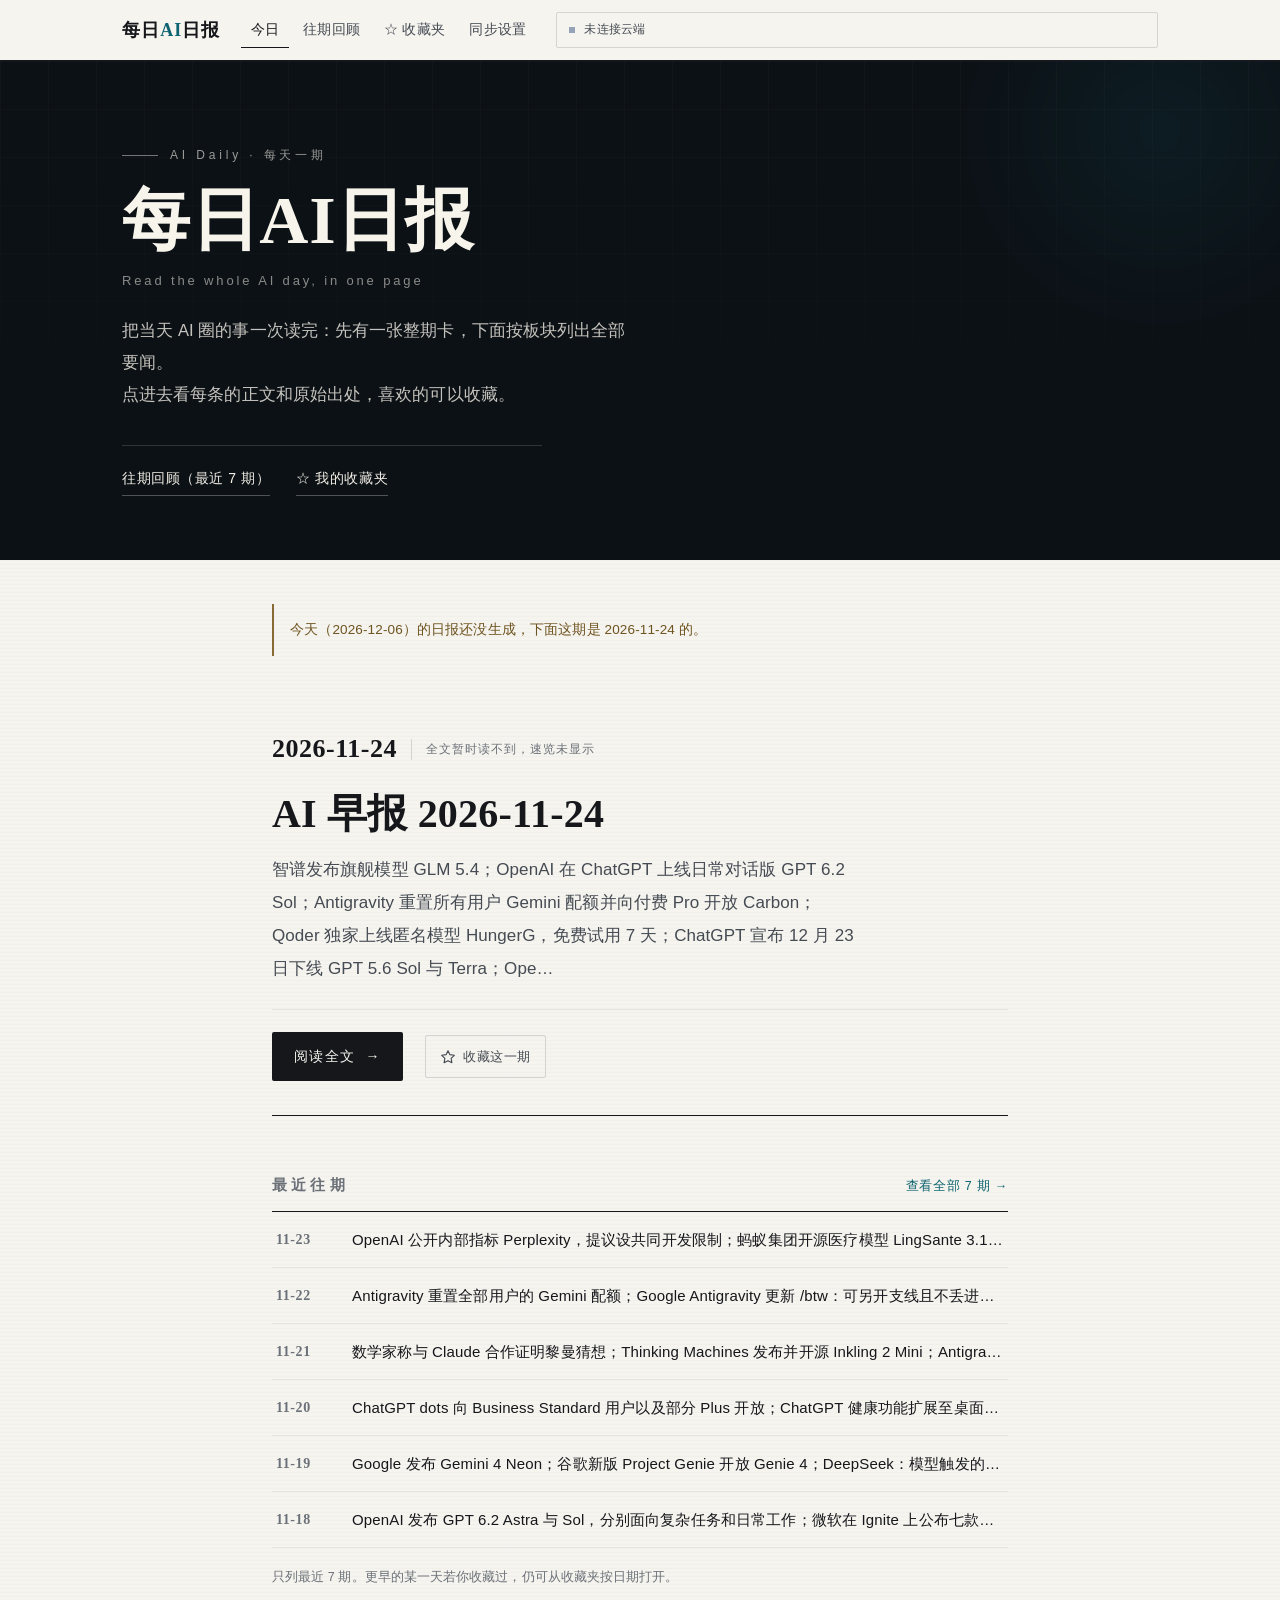
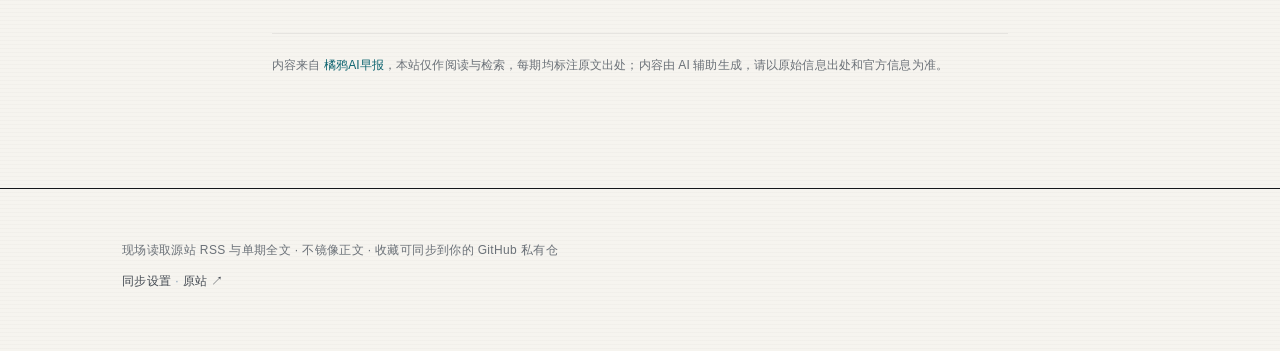
==== commit 7d3d3620: "接入 AIHOT 精选 RSS：首页新增 AI 热点，按标题+链接双去重" ====
--- a/index.html
+++ b/index.html
@@ -1,177 +1,178 @@
-<!DOCTYPE html>
-<html lang="zh-CN">
-<head>
-<meta charset="UTF-8">
-<meta name="viewport" content="width=device-width, initial-scale=1">
-<title>每日AI日报 · 一天一页，把 AI 圈的事读完</title>
-<meta name="description" content="每天汇总 AI 圈要闻：模型发布、开发生态、产品应用、行业动态。可按板块速览、全文检索、收藏整期或单条新闻，收藏自动同步到你的私有仓。">
-<meta name="theme-color" content="#061a33">
-<link rel="canonical" href="https://kuangketongxue.github.io/ai-daily/">
-<meta property="og:type" content="website">
-<meta property="og:site_name" content="每日AI日报">
-<meta property="og:title" content="每日AI日报 · 一天一页，把 AI 圈的事读完">
-<meta property="og:description" content="模型发布 / 开发生态 / 产品应用 / 行业动态，一天一页读完。">
-<meta property="og:url" content="https://kuangketongxue.github.io/ai-daily/">
-<meta name="twitter:card" content="summary">
-<link rel="icon" href="favicon.svg" type="image/svg+xml">
-<link rel="manifest" href="manifest.webmanifest">
-<link rel="stylesheet" href="style.css">
-</head>
-<body>
-<header class="topbar">
-  <div class="wrap topbar-in">
-    <a class="brand" href="index.html">每日<span class="dot">AI</span>日报</a>
-    <nav class="nav" aria-label="主导航">
-      <a class="is-on" href="index.html">今日</a>
-      <a href="archive.html">往期回顾</a>
-      <a href="favorites.html">☆ 收藏夹</a>
-      <a href="sync.html">同步设置</a>
-    </nav>
-    <div id="cloud-slot"></div>
-  </div>
-</header>
-
-<section class="hero">
-  <div class="wrap hero-in">
-    <p class="hero-kicker">AI Daily · 每天一期</p>
-    <h1 class="hero-title">每日AI日报<span class="en">Read the whole AI day, in one page</span></h1>
-    <p class="hero-sub">把当天 AI 圈的事一次读完：先有一张整期卡，下面按板块列出全部要闻。<br class="br-wide">点进去看每条的正文和原始出处，喜欢的可以收藏。</p>
-    <div class="hero-fav">
-      <a class="hero-fav-link" href="archive.html">往期回顾（最近 7 期）</a>
-      <a class="hero-fav-link" href="favorites.html">☆ 我的收藏夹</a>
-    </div>
-  </div>
-</section>
-
-<main class="wrap">
-  <div class="loading" id="loading" role="status">正在读取今天的日报<span class="dots"></span></div>
-  <noscript><style>#loading{display:none}</style><p class="empty">本站需要启用 JavaScript 才能读取日报。</p></noscript>
-  <div class="stale" id="stale" hidden></div>
-
-  <article class="today" id="today" hidden>
-    <div class="today-meta">
-      <span class="issue-date" id="t-date"></span>
-      <span class="issue-sep" aria-hidden="true"></span>
-      <span id="t-count">正在统计</span>
-    </div>
-    <h2 class="today-title" id="t-title"></h2>
-    <p class="today-oneliner" id="t-oneliner"></p>
-    <div class="today-tags" id="t-tags"></div>
-    <div class="today-actions">
-      <a class="read-btn" id="t-link" href="article.html">阅读全文<span class="go" aria-hidden="true">→</span></a>
-      <span id="t-fav"></span>
-    </div>
-  </article>
-
-  <div class="empty" id="empty" hidden>
-    <p class="big" aria-hidden="true">☁</p>
-    <p>暂时读不到日报，源站可能还没更新或网络不稳。</p>
-    <p class="empty-hint">稍后刷新重试；<a href="archive.html">到往期回顾</a>看最近 7 期。</p>
-  </div>
-
-  <div id="overview-slot"></div>
-
-  <section class="recent" id="recent" hidden aria-labelledby="recent-heading">
-    <div class="recent-head">
-      <h2 class="recent-title" id="recent-heading">最近往期</h2>
-      <a class="recent-all" id="recent-all" href="archive.html">查看全部 →</a>
-    </div>
-    <div class="recent-list" id="recent-list"></div>
-    <p class="recent-note">只列最近 7 期。更早的某一天若你收藏过，仍可从收藏夹按日期打开。</p>
-  </section>
-
-  <p class="desc-note">内容来自 <a href="https://daily.juya.uk/" target="_blank" rel="noopener noreferrer">橘鸦AI早报</a>，本站仅作阅读与检索，每期均标注原文出处；内容由 AI 辅助生成，请以原始信息出处和官方信息为准。</p>
-</main>
-
-<footer class="foot">
-  <div class="wrap foot-row">
-    <p>现场读取源站 RSS 与单期全文 · 不镜像正文 · 收藏可同步到你的 GitHub 私有仓</p>
-    <p class="credit"><a href="sync.html">同步设置</a> · <a href="https://daily.juya.uk/" target="_blank" rel="noopener noreferrer">原站 ↗</a></p>
-  </div>
-</footer>
-
-<script src="data/dates.js"></script>
-<script src="js/cloud-favorites.js"></script>
-<script src="js/md.js"></script>
-<script src="js/core.js"></script>
-<script src="js/favorites.js"></script>
-<script src="register-sw.js"></script>
-<script>
-(function () {
-  'use strict';
-  var $ = function (id) { return document.getElementById(id); };
-  var FavUI = window.FavUI, D = window.AIData, M = window.IssueMD;
-
-  if (FavUI) FavUI.mountStatusBar($('cloud-slot'));
-
-  function show(id) {
-    $('loading').hidden = true;
-    $(id).hidden = false;
-  }
-
-  function paint(list) {
-    if (!list.length) { show('empty'); return; }
-    var latest = list[0];
-
-    $('t-date').textContent = latest.date;
-    $('t-title').textContent = 'AI 早报 ' + latest.date;
-    $('t-oneliner').textContent = latest.description || '正在读取本期正文…';
-    $('t-link').href = 'article.html?d=' + encodeURIComponent(latest.date);
-    if (FavUI) FavUI.mountIssueButton($('t-fav'), latest.date);
-
-    // 不能把旧一期冒充成今天的
-    var today = D.beijingToday();
-    if (latest.date !== today) {
-      $('stale').textContent = '今天（' + today + '）的日报还没生成，下面这期是 ' + latest.date + ' 的。';
-      $('stale').hidden = false;
-    }
-    show('today');
-    renderRecent(list.slice(1), list.length);
-
-    return D.issue(latest.date).then(function (iss) {
-      var tags = $('t-tags');
-      tags.textContent = '';
-      for (var i = 0; i < iss.sections.length; i++) {
-        var s = document.createElement('span');
-        s.className = 'tag';
-        s.textContent = iss.sections[i].name;
-        tags.appendChild(s);
-      }
-      $('t-count').textContent = M.itemCount(iss) + ' 条新闻 · ' + iss.sections.length + ' 个板块';
-      $('overview-slot').innerHTML = M.renderOverview(iss);
-    }).catch(function () {
-      $('t-count').textContent = '全文暂时读不到，速览未显示';
-    });
-  }
-
-  // 源站若有更新的一期，recentFast 会回调这里重绘（首屏已经用本地轻量索引先出来了）
-  D.onUpdate = function (fresh) { paint(fresh); };
-
-  D.recentFast().then(paint).catch(function () {
-    $('loading').textContent = '日报读取失败，请检查网络后刷新重试。';
-  });
-
-  function renderRecent(past, total) {
-    if (!past.length) return;
-    var box = $('recent-list');
-    box.textContent = '';
-    past.forEach(function (p) {
-      var a = document.createElement('a');
-      a.className = 'recent-item';
-      a.href = 'article.html?d=' + encodeURIComponent(p.date);
-      var d = document.createElement('span');
-      d.className = 'recent-date';
-      d.textContent = p.date.slice(5);
-      var n = document.createElement('span');
-      n.className = 'recent-name';
-      n.textContent = p.description || ('AI 早报 ' + p.date);
-      a.append(d, n);
-      box.appendChild(a);
-    });
-    $('recent-all').textContent = '查看全部 ' + total + ' 期 →';
-    $('recent').hidden = false;
-  }
-})();
-</script>
-</body>
-</html>
+<!DOCTYPE html>
+<html lang="zh-CN">
+<head>
+<meta charset="UTF-8">
+<meta name="viewport" content="width=device-width, initial-scale=1">
+<title>每日AI日报 · 一天一页，把 AI 圈的事读完</title>
+<meta name="description" content="每天汇总 AI 圈要闻：模型发布、开发生态、产品应用、行业动态。可按板块速览、全文检索、收藏整期或单条新闻，收藏自动同步到你的私有仓。">
+<meta name="theme-color" content="#061a33">
+<link rel="canonical" href="https://kuangketongxue.github.io/ai-daily/">
+<meta property="og:type" content="website">
+<meta property="og:site_name" content="每日AI日报">
+<meta property="og:title" content="每日AI日报 · 一天一页，把 AI 圈的事读完">
+<meta property="og:description" content="模型发布 / 开发生态 / 产品应用 / 行业动态，一天一页读完。">
+<meta property="og:url" content="https://kuangketongxue.github.io/ai-daily/">
+<meta name="twitter:card" content="summary">
+<link rel="icon" href="favicon.svg" type="image/svg+xml">
+<link rel="manifest" href="manifest.webmanifest">
+<link rel="stylesheet" href="style.css">
+</head>
+<body>
+<header class="topbar">
+  <div class="wrap topbar-in">
+    <a class="brand" href="index.html">每日<span class="dot">AI</span>日报</a>
+    <nav class="nav" aria-label="主导航">
+      <a class="is-on" href="index.html">今日</a>
+      <a href="archive.html">往期回顾</a>
+      <a href="favorites.html">☆ 收藏夹</a>
+      <a href="sync.html">同步设置</a>
+    </nav>
+    <div id="cloud-slot"></div>
+  </div>
+</header>
+
+<section class="hero">
+  <div class="wrap hero-in">
+    <p class="hero-kicker">AI Daily · 每天一期</p>
+    <h1 class="hero-title">每日AI日报<span class="en">Read the whole AI day, in one page</span></h1>
+    <p class="hero-sub">把当天 AI 圈的事一次读完：先有一张整期卡，下面按板块列出全部要闻。<br class="br-wide">点进去看每条的正文和原始出处，喜欢的可以收藏。</p>
+    <div class="hero-fav">
+      <a class="hero-fav-link" href="archive.html">往期回顾（最近 7 期）</a>
+      <a class="hero-fav-link" href="favorites.html">☆ 我的收藏夹</a>
+    </div>
+  </div>
+</section>
+
+<main class="wrap">
+  <div class="loading" id="loading" role="status">正在读取今天的日报<span class="dots"></span></div>
+  <noscript><style>#loading{display:none}</style><p class="empty">本站需要启用 JavaScript 才能读取日报。</p></noscript>
+  <div class="stale" id="stale" hidden></div>
+
+  <article class="today" id="today" hidden>
+    <div class="today-meta">
+      <span class="issue-date" id="t-date"></span>
+      <span class="issue-sep" aria-hidden="true"></span>
+      <span id="t-count">正在统计</span>
+    </div>
+    <h2 class="today-title" id="t-title"></h2>
+    <p class="today-oneliner" id="t-oneliner"></p>
+    <div class="today-tags" id="t-tags"></div>
+    <div class="today-actions">
+      <a class="read-btn" id="t-link" href="article.html">阅读全文<span class="go" aria-hidden="true">→</span></a>
+      <span id="t-fav"></span>
+    </div>
+  </article>
+
+  <div class="empty" id="empty" hidden>
+    <p class="big" aria-hidden="true">☁</p>
+    <p>暂时读不到日报，源站可能还没更新或网络不稳。</p>
+    <p class="empty-hint">稍后刷新重试；<a href="archive.html">到往期回顾</a>看最近 7 期。</p>
+  </div>
+
+  <div id="overview-slot"></div>
+
+  <section class="recent" id="recent" hidden aria-labelledby="recent-heading">
+    <div class="recent-head">
+      <h2 class="recent-title" id="recent-heading">最近往期</h2>
+      <a class="recent-all" id="recent-all" href="archive.html">查看全部 →</a>
+    </div>
+    <div class="recent-list" id="recent-list"></div>
+    <p class="recent-note">只列最近 7 期。更早的某一天若你收藏过，仍可从收藏夹按日期打开。</p>
+  </section>
+
+  <p class="desc-note">内容来自 <a href="https://daily.juya.uk/" target="_blank" rel="noopener noreferrer">橘鸦AI早报</a>，本站仅作阅读与检索，每期均标注原文出处；内容由 AI 辅助生成，请以原始信息出处和官方信息为准。</p>
+</main>
+
+<footer class="foot">
+  <div class="wrap foot-row">
+    <p>现场读取源站 RSS 与单期全文 · 不镜像正文 · 收藏可同步到你的 GitHub 私有仓</p>
+    <p class="credit"><a href="sync.html">同步设置</a> · <a href="https://daily.juya.uk/" target="_blank" rel="noopener noreferrer">原站 ↗</a></p>
+  </div>
+</footer>
+
+<script src="data/dates.js"></script>
+<script src="js/cloud-favorites.js"></script>
+<script src="js/md.js"></script>
+<script src="js/core.js"></script>
+<script src="js/favorites.js"></script>
+<script src="register-sw.js"></script>
+<script>
+(function () {
+  'use strict';
+  var $ = function (id) { return document.getElementById(id); };
+  var FavUI = window.FavUI, D = window.AIData, M = window.IssueMD;
+
+  if (FavUI) FavUI.mountStatusBar($('cloud-slot'));
+
+  function show(id) {
+    $('loading').hidden = true;
+    $(id).hidden = false;
+  }
+
+  function paint(list) {
+    if (!list.length) { show('empty'); return; }
+    var latest = list[0];
+
+    $('t-date').textContent = latest.date;
+    $('t-title').textContent = 'AI 早报 ' + latest.date;
+    $('t-oneliner').textContent = latest.description || '正在读取本期正文…';
+    $('t-link').href = 'article.html?d=' + encodeURIComponent(latest.date);
+    if (FavUI) FavUI.mountIssueButton($('t-fav'), latest.date);
+
+    // 不能把旧一期冒充成今天的
+    var today = D.beijingToday();
+    if (latest.date !== today) {
+      $('stale').textContent = '今天（' + today + '）的日报还没生成，下面这期是 ' + latest.date + ' 的。';
+      $('stale').hidden = false;
+    }
+    show('today');
+    renderRecent(list.slice(1), list.length);
+
+    return D.issue(latest.date).then(function (iss) {
+      var tags = $('t-tags');
+      tags.textContent = '';
+      for (var i = 0; i < iss.sections.length; i++) {
+        var s = document.createElement('span');
+        s.className = 'tag';
+        s.textContent = iss.sections[i].name;
+        tags.appendChild(s);
+      }
+      $('t-count').textContent = M.itemCount(iss) + ' 条新闻 · ' + iss.sections.length + ' 个板块';
+      $('overview-slot').innerHTML = M.renderOverview(iss);
+    }).catch(function () {
+      $('t-count').textContent = '全文暂时读不到，速览未显示';
+    });
+  }
+
+  // 源站若有更新的一期，recentFast 会回调这里重绘（首屏已经用本地轻量索引先出来了）
+  D.onUpdate = function (fresh) { paint(fresh); };
+
+  D.recentFast().then(paint).catch(function () {
+    $('loading').textContent = '日报读取失败，请检查网络后刷新重试。';
+  });
+
+  function renderRecent(past, total) {
+    if (!past.length) return;
+    var box = $('recent-list');
+    box.textContent = '';
+    past.forEach(function (p) {
+      var a = document.createElement('a');
+      a.className = 'recent-item';
+      a.href = 'article.html?d=' + encodeURIComponent(p.date);
+      var d = document.createElement('span');
+      d.className = 'recent-date';
+      d.textContent = p.date.slice(5);
+      var n = document.createElement('span');
+      n.className = 'recent-name';
+      n.textContent = p.description || ('AI 早报 ' + p.date);
+      a.append(d, n);
+      box.appendChild(a);
+    });
+    $('recent-all').textContent = '查看全部 ' + total + ' 期 →';
+    $('recent').hidden = false;
+  }
+})();
+</script>
+<script src="js/aihot.js" defer></script>
+</body>
+</html>
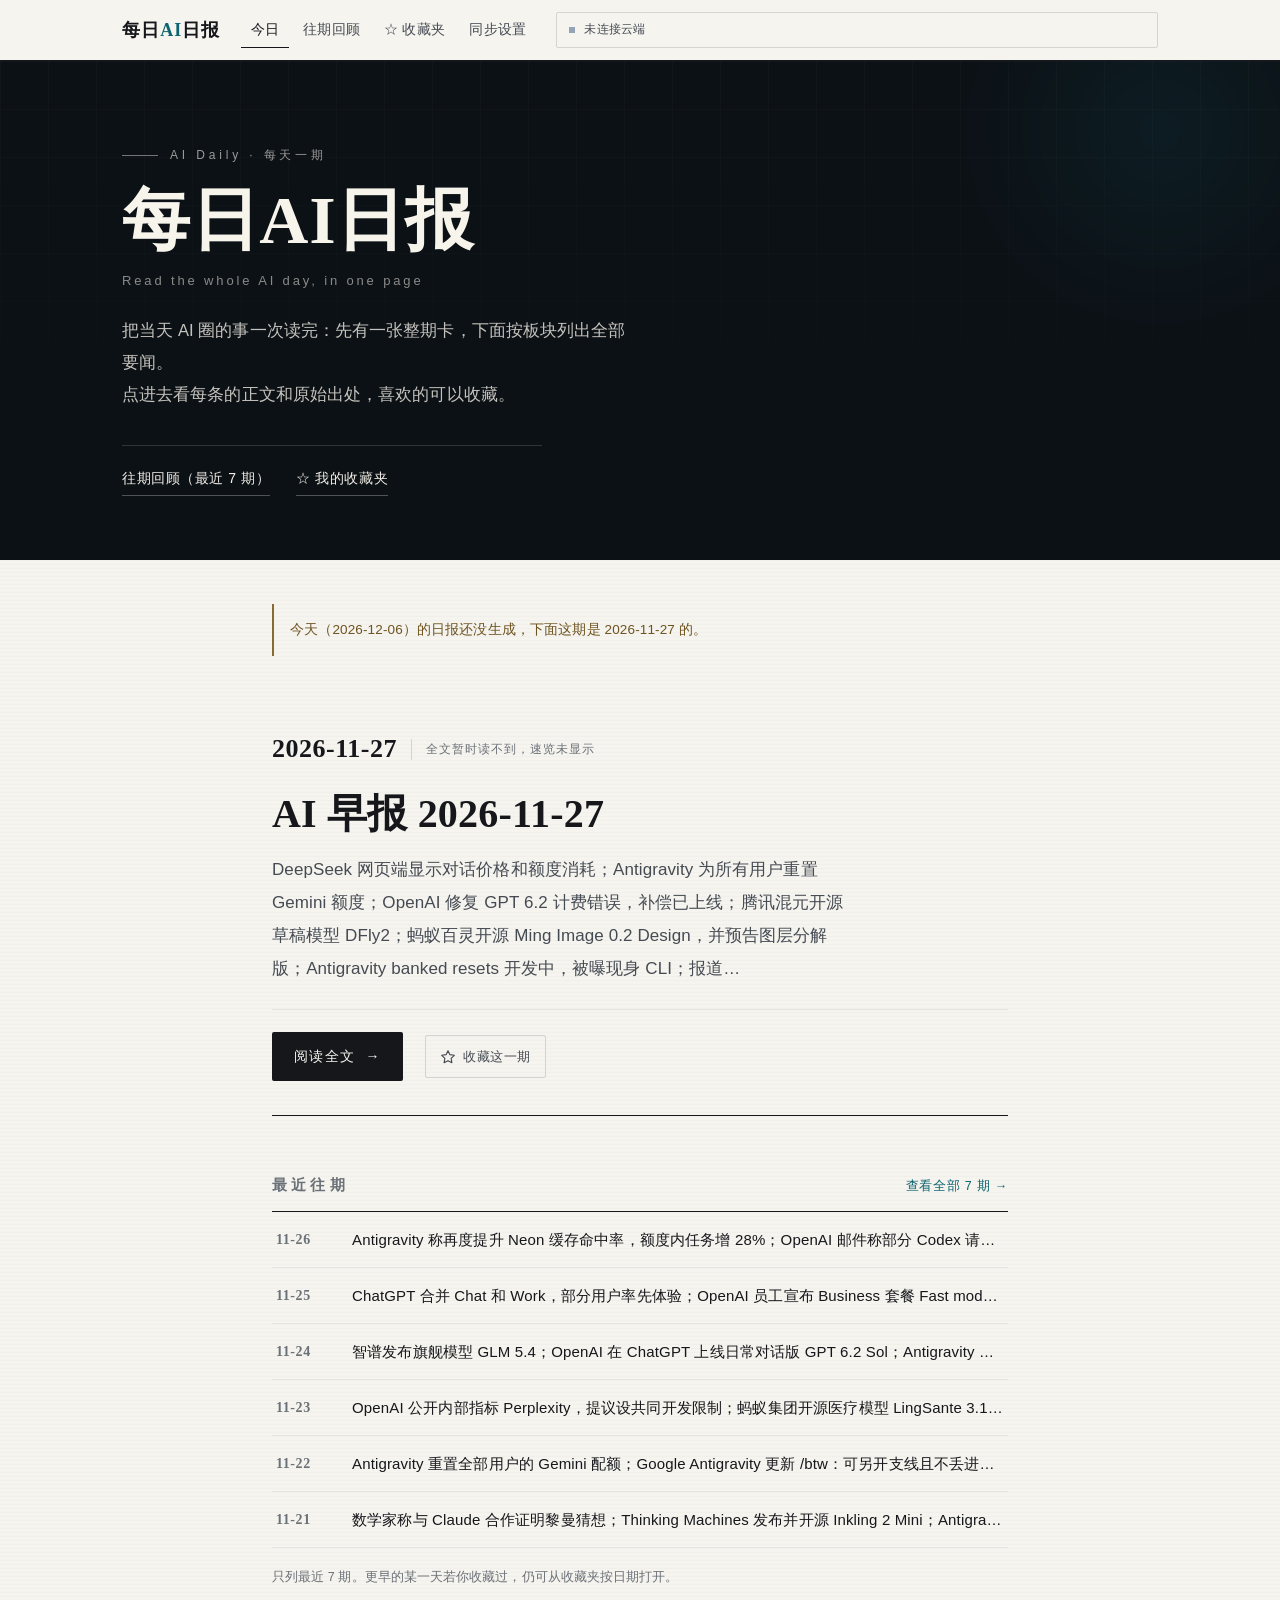
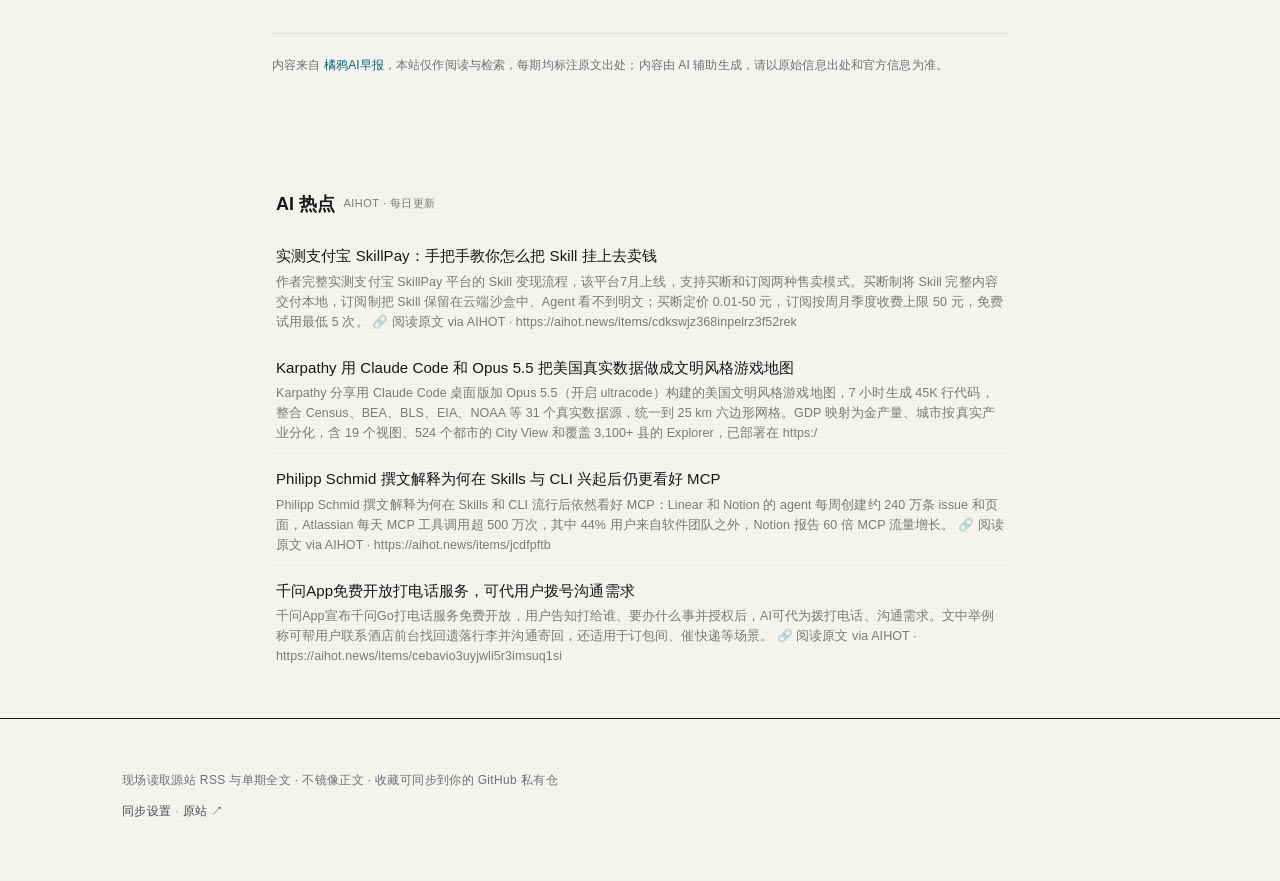
==== commit 344b098e: "fix: 清除过期「今日日报未生成」提示 — 二次重绘后警告残留导致与正文日期自相矛盾" ====
--- a/index.html
+++ b/index.html
@@ -110,6 +110,12 @@
   }
 
   function paint(list) {
+    // 每次重绘先清掉上一轮的过期提示：首屏用本地轻量索引可能只有旧一期，
+    // 会显示「今天还没生成」。后台 RSS 校正到新一期后 onUpdate 会二次重绘，
+    // 此时若不清除，就会出现「提示说没生成、正文却是今天」的自相矛盾
+    // （2026-11-27 实撞）。判定为旧期时下方会重新显示，无需担心误清。
+    $('stale').hidden = true;
+    $('stale').textContent = '';
     if (!list.length) { show('empty'); return; }
     var latest = list[0];
 
